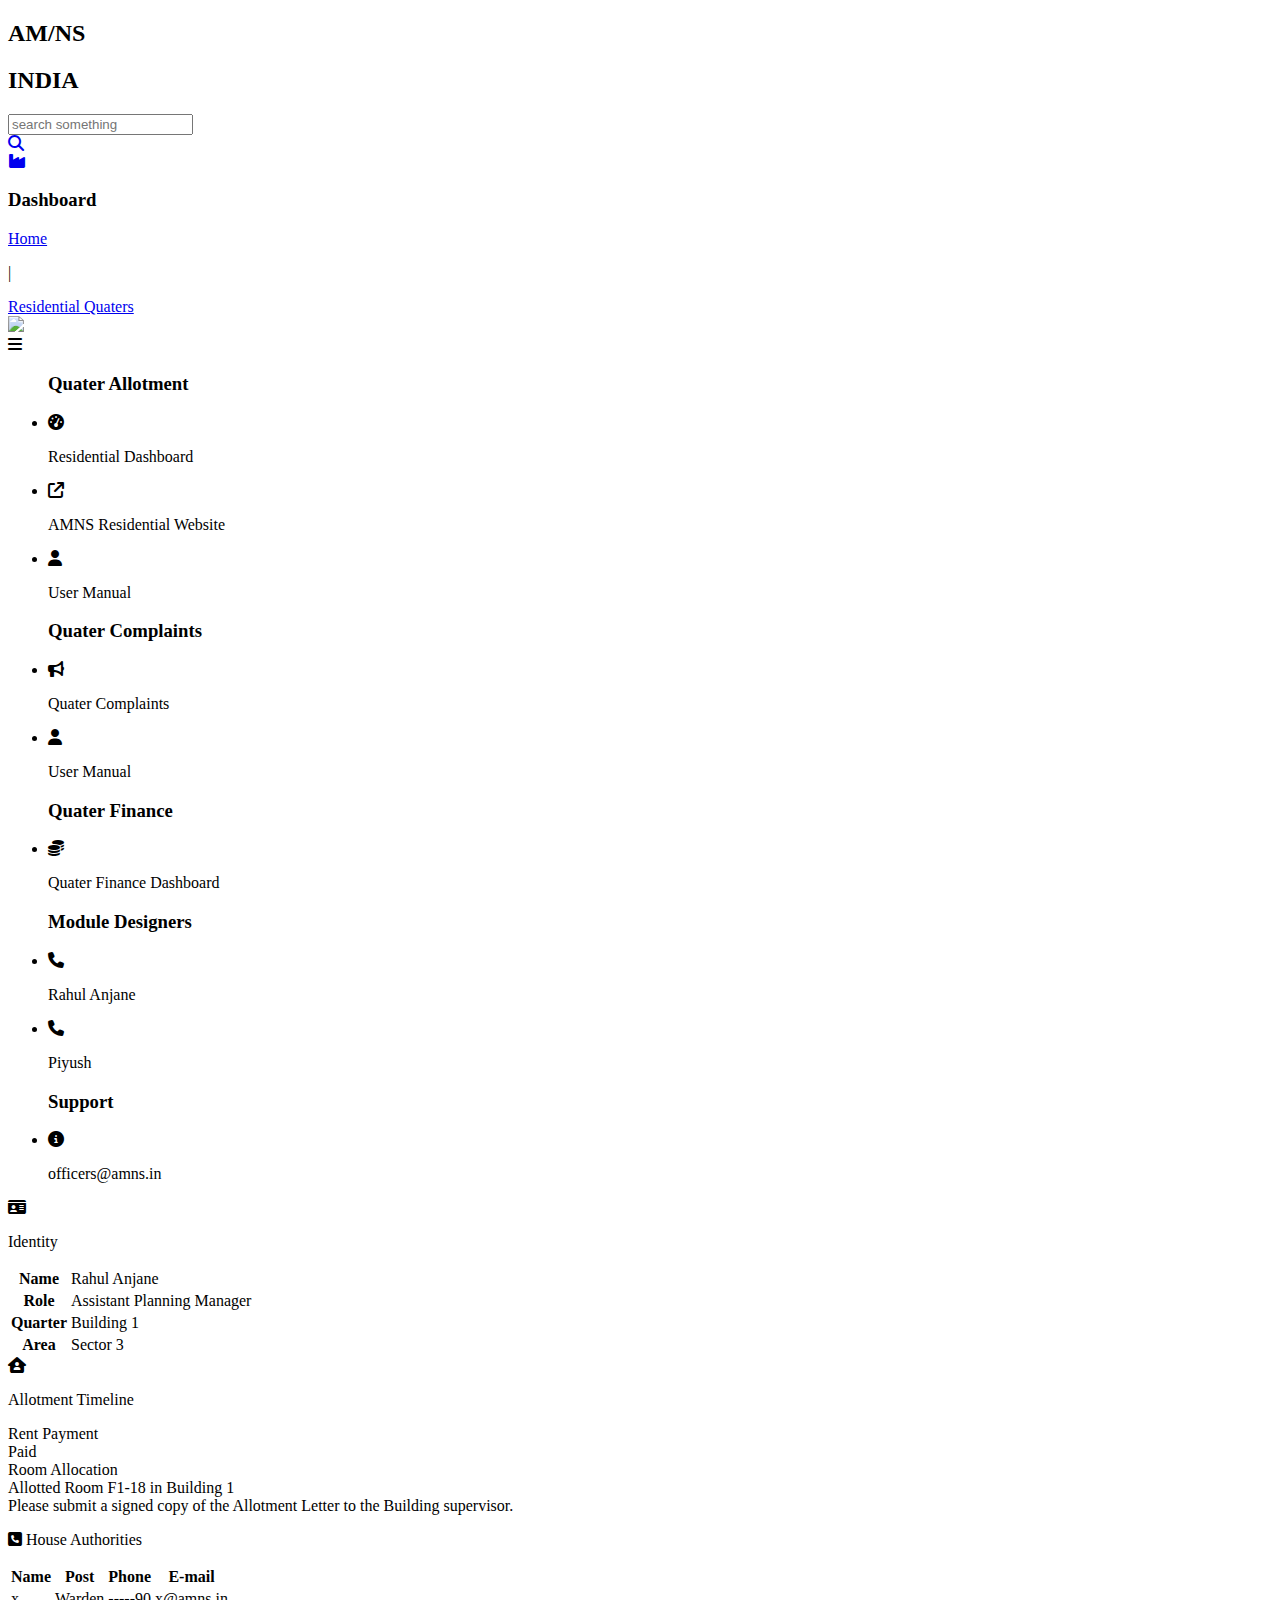
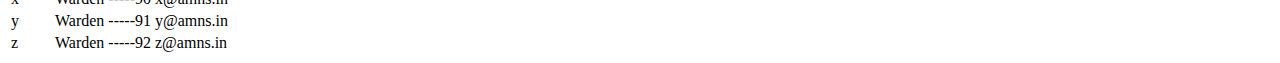
==== amns.html @ 5f017e44 "Add files via upload" ====
<!DOCTYPE html>
<html lang="en">
<head>
    <meta charset="UTF-8">
    <meta name="viewport" content="width=device-width, initial-scale=1.0">
    <link rel="stylesheet" href="https://cdnjs.cloudflare.com/ajax/libs/font-awesome/6.7.2/css/all.min.css" integrity="sha512-Evv84Mr4kqVGRNSgIGL/F/aIDqQb7xQ2vcrdIwxfjThSH8CSR7PBEakCr51Ck+w+/U6swU2Im1vVX0SVk9ABhg==" crossorigin="anonymous" referrerpolicy="no-referrer" />
    <link rel="stylesheet" href="amns.css">
    <title>Amns</title>
</head>
<body>
    <!--box1-->
    <div id="navbar">
        <div id="name">
            <h2>AM/NS</h2>
            <h2>INDIA</h2>
        </div>
        <div id="web-search">
            <input placeholder="search something">
            <div id="icon">
                <a href="#"><i class="fa-solid fa-magnifying-glass"></i></a>
            </div>
        </div>
        <div id="menu">
            <a href="#"><i class="fa-solid fa-industry"></i></a>
        </div>
    </div>
<!--box2-->
    <div id="second-head">
        <div id="vertical-line"></div>
        
        <div id="dashboard">
            
            <h3>Dashboard</h3>
            <div id="info">
                <a href="#">Home</a>
                <p>|</p>
                <a href="#">Residential Quaters</a>
            </div>
            
        </div>
        <div id="profile-pic">
            <img src="https://www.pngall.com/wp-content/uploads/5/User-Profile-PNG-Image.png" class="user-pic">
        </div>
    </div>

    <!--box3-->

    <div id="menu-bar">
        <div id="menu-icon">
            <i class="fa-solid fa-bars"></i>
        </div>
        <div id="slider">
            <ul>
                <h3>Quater Allotment</h3>
                <li><i class="fa-solid fa-gauge-high"></i><p>Residential Dashboard</p></li>
                <li><i class="fa-solid fa-arrow-up-right-from-square"></i><p> AMNS Residential Website</p></li>
                <li><i class="fa-solid fa-user"></i><p> User Manual</p></li>
                <h3>Quater Complaints</h3>
                <li><i class="fa-solid fa-bullhorn"></i><p>Quater Complaints</p></li>
                <li><i class="fa-solid fa-user"></i><p> User Manual</p></li>
                <h3>Quater Finance</h3>
                <li><i class="fa-solid fa-coins"></i><p>Quater Finance Dashboard</p></li>
                <h3>Module Designers</h3>
                <li><i class="fa-solid fa-phone"></i><p> Rahul Anjane</p></li>
                <li><i class="fa-solid fa-phone"></i><p>Piyush</p></li>
                <h3>Support</h3>
                <li><i class="fa-solid fa-circle-info"></i><p>officers@amns.in</p></li>
                
            </ul>
        </div>
    </div>
<!--box4-->
<div id="content">
    <!-- Identity Box -->
    <div id="content-box1">
        <div id="bio">
            <i class="fa-solid fa-id-card"></i>
            <p>Identity</p>
        </div>

        <div id="user-info">
            <table id="table1">
                <tr>
                    
                    <th>Name</th>
                    <td>Rahul Anjane</td>
                </tr>

                <tr>
                    
                    <th>Role</th>
                    <td>Assistant Planning Manager</td>
                </tr>

                <tr>
                    
                    <th>Quarter</th>
                    <td>Building 1</td>
                </tr>

                <tr>
                    
                    <th>Area</th>
                    <td>Sector 3</td>
                </tr>
            </table>
        </div>
    </div>

    <!-- Allotment Timeline Box -->
    <div id="content-box2">
        <div id="house">
            <i class="fa-solid fa-house-user"></i>
            <p>Allotment Timeline</p>
        </div>

        <div class="timeline">
            <div class="timeline-item">
                <div class="timeline-dot"></div>
                <div class="content">
                    <div class="title">Rent Payment</div>
                    <div class="description"><span class="highlight">Paid</span></div>
                </div>
            </div>

            <div class="timeline-item">
                <div class="timeline-dot"></div>
                <div class="content">
                    <div class="title">Room Allocation</div>
                    <div class="description">
                        Allotted Room <span class="highlight">F1-18</span> in <span class="highlight">Building 1</span><br>
                        Please submit a signed copy of the Allotment Letter to the Building supervisor.
                    </div>
                </div>
            </div>
        </div>
    </div>
</div>

<!--box5-->
<div id="contact-details">
    <div id="contact-icon">
        <p><i class="fa-solid fa-square-phone"></i> House Authorities</p>
    </div>

    <div id="detailing">
        <table id="new-table">
            <tr>
                <th>Name</th>
                <th>Post</th>
                <th>Phone</th>
                <th>E-mail</th>
            </tr>
            <tr>
                <td>x</td>
                <td>Warden</td>
                <td>-----90</td>
                <td>x@amns.in</td>
            </tr>
            <tr>
                <td>y</td>
                <td>Warden</td>
                <td>-----91</td>
                <td>y@amns.in</td>
            </tr>
            <tr>
                <td>z</td>
                <td>Warden</td>
                <td>-----92</td>
                <td>z@amns.in</td>
            </tr>
        </table>
    </div>
</div>

    <script src="amns.js"></script>
</body>
</html>
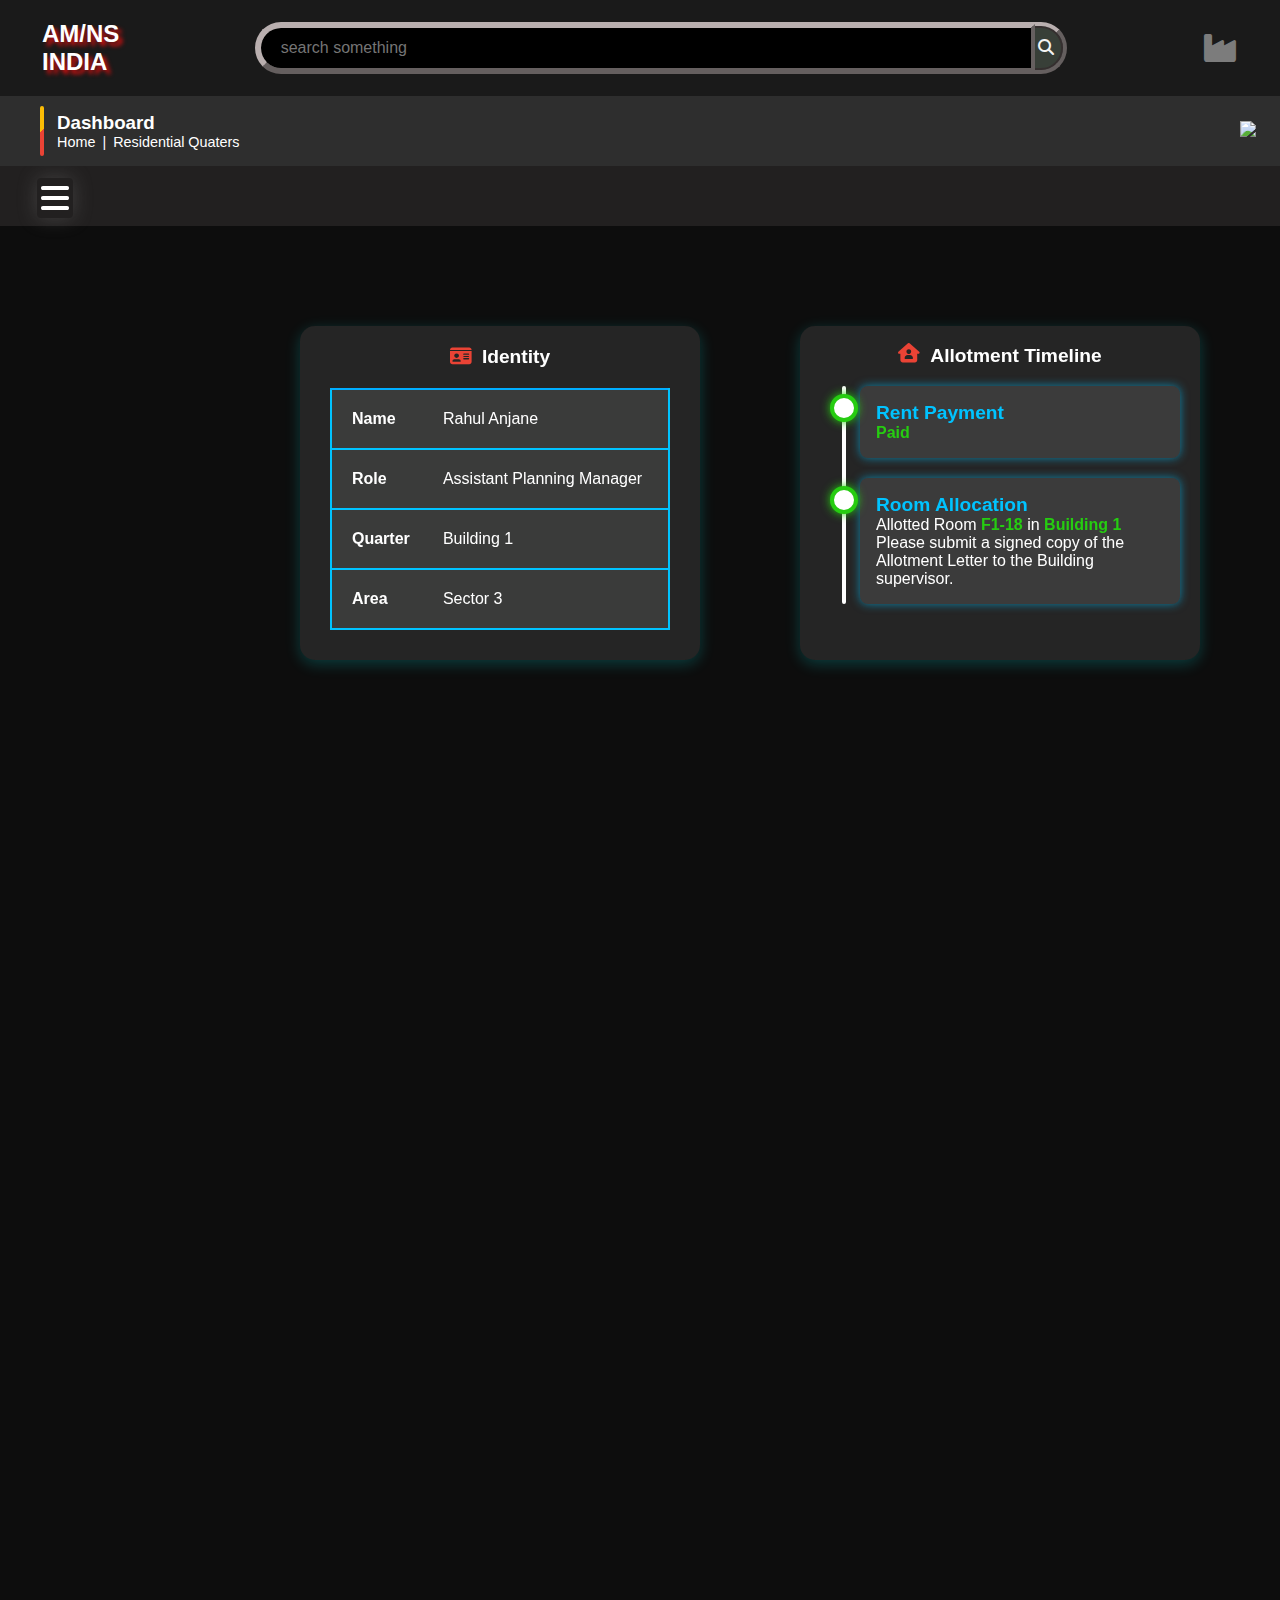
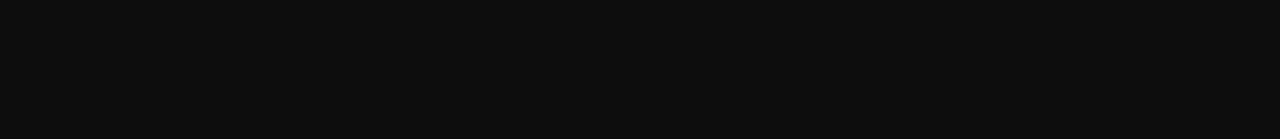
==== commit dc2593bf: "Add files via upload" ====
--- a/amns.html
+++ b/amns.html
@@ -138,7 +138,7 @@
 </div>
 
 <!--box5-->
-<div id="contact-details">
+<!--<div id="contact-details">
     <div id="contact-icon">
         <p><i class="fa-solid fa-square-phone"></i> House Authorities</p>
     </div>
@@ -171,7 +171,7 @@
             </tr>
         </table>
     </div>
-</div>
+</div>-->
 
     <script src="amns.js"></script>
 </body>
--- a/amns.css
+++ b/amns.css
@@ -0,0 +1,769 @@
+*{
+
+    margin:0;
+    font-family: arial;
+    border:border-box;
+}
+body{
+    background: black;
+    
+}
+
+/*box 1*/
+#navbar{
+    color:white;
+    background: rgb(26, 26, 26);
+    display: flex;
+    justify-content: space-between;
+    align-items: center;
+    padding: 20px 42px;
+    backdrop-filter: blur(45px);
+    position: sticky;
+    top:0;
+    z-index: 1000;
+
+}
+#name h2{
+    text-shadow: 4px 4px 4px rgb(211, 16, 16);
+}
+
+#web-search{
+    display: flex;
+    justify-content: space-evenly;
+    
+    height:40px;
+    background: rgb(56, 63, 56);
+    width: 800px;
+    border-radius: 30px;
+    border: 2px solid rgb(53, 47, 47);
+    outline-color: #b9afaf;
+    outline-style:outset;
+    outline-width: 4px;
+    
+    
+}
+
+#web-search input{
+    text-align: left;
+    padding: 20px;
+    width:730px;
+    border:none;
+    border-top-left-radius: 20px;
+    border-bottom-left-radius: 20px;
+    background: rgb(0, 0, 0);
+    color: rgb(255, 255, 255);
+    font-size: 1rem;
+    outline-color: #b9afaf;
+    outline-style:outset;
+    outline-width: 4px;
+    position: relative;
+    
+    
+}
+#icon{
+    width:30px;
+    display: flex;
+    justify-content: center;
+    align-items: center;
+    cursor: pointer;
+    
+    
+    
+}
+
+#icon a i{
+    color: rgb(243, 243, 243);
+}   
+
+
+#menu{
+    display: flex;
+    justify-content: center;
+    align-items: center;
+    
+}
+#menu a i{
+    color: rgb(124, 124, 124);
+    font-size: 2rem;
+    
+}
+
+
+/* ✅ Responsive Fix for Small Screens */
+@media screen and (max-width: 400px) {
+    #navbar {
+        display: flex;
+        flex-direction: row;
+        gap: 20px;
+        
+    }
+    #name{
+        font-size: 0.7rem;
+        margin-left: -30px;
+    }
+
+    #web-search {
+        width: 100%; /* ✅ Makes search box full width */
+        max-width: 170px; /* ✅ Limits max size */
+        height: 30px;
+    }
+
+    #web-search input {
+        font-size: 0.9rem;
+        padding: 10px;
+        max-width: 120px;
+    }
+    #menu a i{
+        color: rgb(124, 124, 124);
+        font-size: 1.6rem;
+        
+    }
+    #menu{
+        margin-right: -30px;
+    }
+}
+@media screen and ( min-width:400px)  and (max-width:800px){
+    #navbar {
+        padding: 10px,20px;
+        gap: 15px;
+        
+
+        
+    }
+    #name{
+        font-size: 0.7rem;
+    }
+
+    #web-search {
+        width: 100%; /* ✅ Makes search box full width */
+        max-width: 230px; /* ✅ Limits max size */
+        height: 30px;
+        
+    }
+
+    #web-search input {
+        font-size: 0.9rem;
+        padding: 10px;
+        max-width: 180px;
+        
+        
+    }
+    #menu a i{
+        color: rgb(124, 124, 124);
+        font-size: 1.6rem;
+        
+    }
+}
+
+@media screen and ( min-width:800px)  and (max-width:1000px){
+    #navbar {
+        padding: 10px,20px;
+        gap: 5px;
+    }
+    #name{
+        font-size: 0.8rem;
+    }
+
+    #web-search {
+        width: 100%; /* ✅ Makes search box full width */
+        max-width: 600px; /* ✅ Limits max size */
+        height: 30px;
+    }
+
+    #web-search input {
+        font-size: 0.9rem;
+        padding: 10px;
+        max-width: 550px;
+        
+    }
+}
+
+
+/*box2*/
+
+#second-head{
+    color:white;
+    background: rgb(46, 46, 46);
+    display: flex;
+    justify-content: space-between;
+    align-items: center;
+    padding: 10px 40px; 
+    position:relative;
+    z-index: 500;
+}
+#second-head h3{
+    margin-left: 7px;
+}
+#vertical-line{
+    position: relative;
+    background:conic-gradient( from 45deg, #EA4335 50%, #FBBC05 40%);
+    height: 50px;
+    width: 4px;
+    border-top-left-radius: 3px;
+    border-bottom-left-radius: 3px;
+    border-top-right-radius: 3px;
+    border-bottom-right-radius: 3px;
+}
+#dashboard{
+    position: absolute;
+    margin-left: 10px;
+}
+
+#info{
+    display: flex;
+    font-size: 0.9rem;
+    
+}
+#info a{
+    position: relative;
+    color: white;
+    text-decoration: none;
+    margin-inline: 7px;
+    font-family: 'Lucida Sans', 'Lucida Sans Regular', 'Lucida Grande', 'Lucida Sans Unicode', Geneva, Verdana, sans-serif;
+    
+
+}
+#info a::after{
+    content:'';
+    width:0;
+    /*background:radial-gradient(orange,white,green);*/
+    background:conic-gradient(from 45deg, #EA4335 50%, #FBBC05 40%);
+    height:1.9px;
+    border-radius: 3px;
+    position: absolute;
+    left:0;
+    bottom:-6px;
+    transition: 0.3s;
+}
+#info a:hover::after{
+    width: 100%;
+}
+
+#profile-pic img{
+    width: 100px;  /* ✅ Shrinks image width */
+    height: auto;
+    margin-right: -30px;
+    cursor: pointer;
+}
+
+@media screen and (max-width:400px){
+    #second-head{
+        display: none;
+    }
+    
+}
+
+
+/*box3*/
+#menu-bar{
+    width:100%;
+    height:60px;
+    background: rgb(34, 32, 32);
+    position: relative;
+    z-index: 2;
+}
+#menu-icon{
+    color:white;
+    padding: 12px;
+    font-size: 2rem;
+    margin-left: 25px;
+    
+    
+    
+    
+}
+#menu-icon i{
+    backdrop-filter: blur(100px);
+    box-shadow: 0 0 20px rgba(138, 136, 136, 0.312);
+    padding: 4px 4px;
+    border-radius: 4px;
+    cursor: pointer;
+    
+}
+@media screen and (max-width:400px){
+    #menu-bar{
+        height: 50px;
+    }
+    #menu-icon{
+        font-size: 1.5rem;
+        margin-left: 0px;
+        margin-top: -6px;
+    }
+
+}
+/*cool animation effect*/
+#slider {
+    position: absolute;
+    width: 350px;
+    background: rgb(31, 29, 29);
+    left: -370px;
+    z-index:1;
+    height: 163vh;
+    backdrop-filter: blur(px); /* Nice blur effect */
+    padding: 20px;
+    color: white;
+    box-shadow: 10px 10px 20px rgba(0, 0, 0, 0.5);
+    transition: transform 0.1s cubic-bezier(0.68,-0, 0.27, 0.85), opacity 0.3s ease-in-out;
+    opacity: 0;
+    overflow-y: auto;
+    margin-top: 2px;
+}
+
+
+
+
+/* Show overlay when menu is open */
+#overlay.show {
+    opacity: 1;
+    visibility: visible;
+}
+#slider.show {
+    transform: translateX(370px) scale(1.01); /* Slide in and slightly scale */
+    opacity: 2;
+}
+/*cool animation effect*/
+
+
+#slider ul h3{
+      /* Adjust size */
+    font-weight: bold;
+    background:conic-gradient(from 45deg, #c635ea 63%, #fb7405 50%);
+    -webkit-background-clip: text;
+    -webkit-text-fill-color: transparent;
+}
+#slider ul{
+    padding: 30px;
+}
+#slider ul li{
+    list-style: none;
+    display: flex;
+    padding: 10px;
+    position: relative;
+}
+#slider ul li p{
+    padding: 0 9px;
+}
+#slider ul li:hover{
+    background:conic-gradient(from 45deg, #EA4335 10%, #FBBC05 90%);
+    border-radius: 30px;
+    padding: 10px;
+    cursor: pointer;
+    
+}
+#slider ul li::before {
+    content: "";
+    position: absolute;
+    top: -2px;
+    left: -2px;
+    right: -2px;
+    bottom: -2px;
+    border-radius: 7px;
+    z-index: -1;
+}
+
+#slider ul li:active {
+    transform: scale(1);
+    box-shadow: 0 0 10px #8a9742; 
+    
+    
+}
+
+/*box4*/
+
+
+@media screen and ( min-width:1000px)  and (max-width:1200px){
+    #slider{
+        height: 220vh;
+        margin-top: 4px;
+    }
+}
+
+@media screen and ( min-width:800px)  and (max-width:1000px){
+   
+    #slider{
+        height:180vh;
+    }
+}
+@media screen and ( min-width:500px)  and (max-width:800px){
+    
+    
+    #slider{
+        height:227vh;
+        margin-top: 4px;
+    }
+}
+@media screen and ( min-width:400px)  and (max-width:500px){
+    
+   
+    #slider{
+        height:220vh;
+        margin-top: 3px;
+        
+    }
+    
+}
+@media screen and (min-width:300px)and (max-width:400px){
+    #slider{
+        height:220vh;
+        margin-top: 1px;
+        max-width: 250px;
+        font-size: 0.76rem;
+        
+    }
+    #slider ul{
+        margin-left: -10px;
+    }
+}
+
+/*box4*/
+
+body {
+    font-family: 'Poppins', sans-serif;
+    background: #0d0d0d;
+    color: white;
+    
+}
+
+/* Content Container */
+#content {
+    display: flex;
+    flex-direction: row;  /* Keep boxes in a row */
+    gap: 100px;  /* Space between boxes */
+    justify-content: space-between;  /* Move content to the right */
+    width: auto; /* Allow content to take required width */
+    max-width: 900px;
+    margin-left: 300px;
+    margin-top: 100px;
+    margin-right: 20px;
+    position: relative;
+    
+    
+    
+}
+
+
+
+
+/* Glassmorphism Effect */
+#content-box1, #content-box2 {
+    background: rgba(255, 255, 255, 0.1);
+    border-radius: 15px;
+    padding: 20px;
+    box-shadow: 0 4px 15px rgba(0, 255, 255, 0.2);
+    backdrop-filter: blur(10px);
+    width: 50%;
+}
+
+/* Identity & Allotment Header */
+#bio, #house {
+    display: flex;
+    align-items: center;
+    gap: 10px;
+    font-size: 1.2rem;
+    font-weight: bold;
+    color: #ffffff;
+    text-align: center;
+    justify-content: center;
+    margin-bottom: 20px;
+    
+}
+#house{
+    margin-top: -5px;
+}
+
+#bio i{
+    color:#EA4335;
+}
+#house i{
+    color:#EA4335;
+}
+
+#user-info{
+    
+    padding: 10px;
+    border-radius: 9px;
+}
+#table1{
+    margin-top: -10px;
+    width: 100%;
+    
+    border-collapse: collapse;
+}
+#table1 tr th{
+    color: #ffffff;
+    background: #3a3b3a;
+    padding: 20px;
+    text-align: left;
+    
+}
+#table1 tr td{
+    color: #ffffff;
+    background: #3a3b3a;
+}
+
+#table1 th {
+    color: #00c3ff;
+    
+}
+
+#table1 td:first-child, th:first-child {
+    border-left: 2px solid #00c3ff;
+}
+
+#table1 td:last-child, th:last-child {
+    border-right: 2px solid #00c3ff;
+}
+#table1 th ,td{
+    border-bottom: 2px solid #00c3ff;
+    border-top: 2px solid rgb(0, 174, 255);
+    color: #00c3ff;
+}
+
+#table1 th{
+    font-weight: bold;
+    
+}
+#house p{
+    font-size: 1.2rem;
+    margin-top: 4px;
+}
+
+
+/* Timeline Styling */
+.timeline {
+    position: relative;
+    padding-left: 40px;
+    margin-top:-1px;
+}
+
+/* Vertical Timeline Line (Starts White) */
+.timeline::before {
+    content: "";
+    position: absolute;
+    left: 22px;
+    top: 0;
+    width: 4px;
+    height: 100%;
+    background: white;
+    border-radius: 2px;
+    animation: glowingLine 3s infinite alternate ease-in-out;
+}
+
+
+
+/* Timeline Items */
+.timeline-item {
+    position: relative;
+    background: rgba(255, 255, 255, 0.1);
+    padding: 16px;
+    border-radius: 8px;
+    margin-bottom: 20px;
+    box-shadow: 0 0 10px rgba(0, 195, 255, 0.6);
+    transition: transform 0.4s ease-in-out, box-shadow 0.4s ease-in-out;
+}
+
+.timeline-item:hover {
+    transform: scale(1);
+    box-shadow: 0 0 15px rgba(0, 195, 255, 1);
+}
+
+/* White Circle with Green Glowing Ring */
+.timeline-item::before {
+    content: "";
+    position: absolute;
+    left: -30px;
+    top: 8px;
+    width: 20px;
+    height: 20px;
+    background-color: white; /* White center */
+    border-radius: 50%;
+    border: 4px solid #26cc11; /* Green glowing ring */
+    box-shadow: 0 0 10px #26cc11;
+    animation: pulse 1.5s infinite ease-in-out;
+}
+
+/* Animation to Fill the Vertical Line */
+.timeline.fill-line::before {
+    background: linear-gradient(to bottom, #26cc11 100%, white 0%); /* Filling effect */
+}
+
+
+
+/* Timeline Title */
+.title {
+    font-size: 1.2em;
+    font-weight: bold;
+    color: #00c3ff;
+}
+
+/* Highlighted Text */
+.highlight {
+    color: #26cc11;
+    font-weight: bold;
+}
+
+/* Animations */
+@keyframes glowingLine {
+    0% { background: linear-gradient(to bottom, #00c3ff, #26cc11); }
+    100% { background: linear-gradient(to bottom, #26cc11, #00c3ff); }
+}
+
+@keyframes circleProgress {
+    0% { transform: scale(1); opacity: 1; }
+    50% { transform: scale(1.3); opacity: 0.7; }
+    100% { transform: scale(1); opacity: 1; }
+}
+
+@keyframes pulse {
+    0% { transform: scale(1); opacity: 1; }
+    100% { transform: scale(1.3); opacity: 0.7; }
+}
+
+
+@media (min-width:800px) and (max-width:1000px){
+    #content {
+        margin-left: 100px;
+        margin-top: 100px;
+        margin-right: 20px;
+        
+    }
+}
+
+
+
+
+/* Responsive Design */
+
+
+@media (max-width: 800px) {
+    #content {
+       
+        max-width: 900px;
+        margin-left: 0px;
+        margin-top: 40px;
+        margin-right: 20px;
+        
+        
+    }
+    #content {
+        flex-direction: column;  /* Stack boxes in a column on smaller screens */
+        align-items: center;
+        width: 100%;
+    }
+
+    #content-box1, #content-box2 {
+        width: 90%; /* Reduce width for better readability */
+        padding: 15px;
+    }
+
+    .timeline {
+        padding-left: 30px;
+    }
+
+    .timeline::before {
+        left: 14px;
+        width: 3px;
+    }
+
+    .timeline-item {
+        font-size: 0.9em; /* Reduce font size for better mobile readability */
+    }
+
+    .timeline-item::before {
+        left: -28px;
+        width: 16px;
+        height: 16px;
+    }
+    #house p{
+        font-size: 1.2rem;
+    }
+
+}
+
+@media (max-width: 480px) {
+    #content {
+        display: flex;
+        flex-direction: row;  /* Keep boxes in a row */
+        gap: 50px;  /* Space between boxes */
+        justify-content: space-between;  /* Move content to the right */
+        width: auto; /* Allow content to take required width */
+        margin-top: 40px;
+        
+        
+    }
+    #content {
+        flex-direction: column;  /* Stack boxes in a column on smaller screens */
+        align-items: center;
+        width:100%;
+    }
+
+    #content-box1, #content-box2 {
+        width: 80%; /* Full width on smaller screens */
+
+    }
+
+    .timeline {
+        padding-left: 20px;
+    }
+
+    .timeline::before {
+        left: 10px;
+    }
+
+    .timeline-item::before {
+        left: -22px;
+        width: 14px;
+        height: 14px;
+    }
+    #house p{
+        font-size: 1.2rem;
+    }
+}
+
+
+
+
+
+
+@media screen and ( min-width:800px)  and (max-width:900px){
+    #content {
+        
+        max-width: 800px;
+        left: -40px;
+        margin-top: 100px;
+        gap:20px;
+    }
+}
+@media screen and ( min-width:900px)  and (max-width:1000px){
+    #content {
+        
+        max-width: 900px;
+        left: -35px;
+        margin-top: 100px;
+        gap:20px;
+    }
+}
+@media screen and ( min-width:1000px)  and (max-width:1200px){
+    #content {
+        
+        max-width: 900px;
+        left: -125px;
+        margin-top: 100px;
+        gap:30px;
+    }
+}
+
+
+/*new responsive for 300 to 400px*/
+@media screen and ( min-width:300px)  and (max-width:400px){
+
+}
+
+
+
+
+
+
+
+
+
